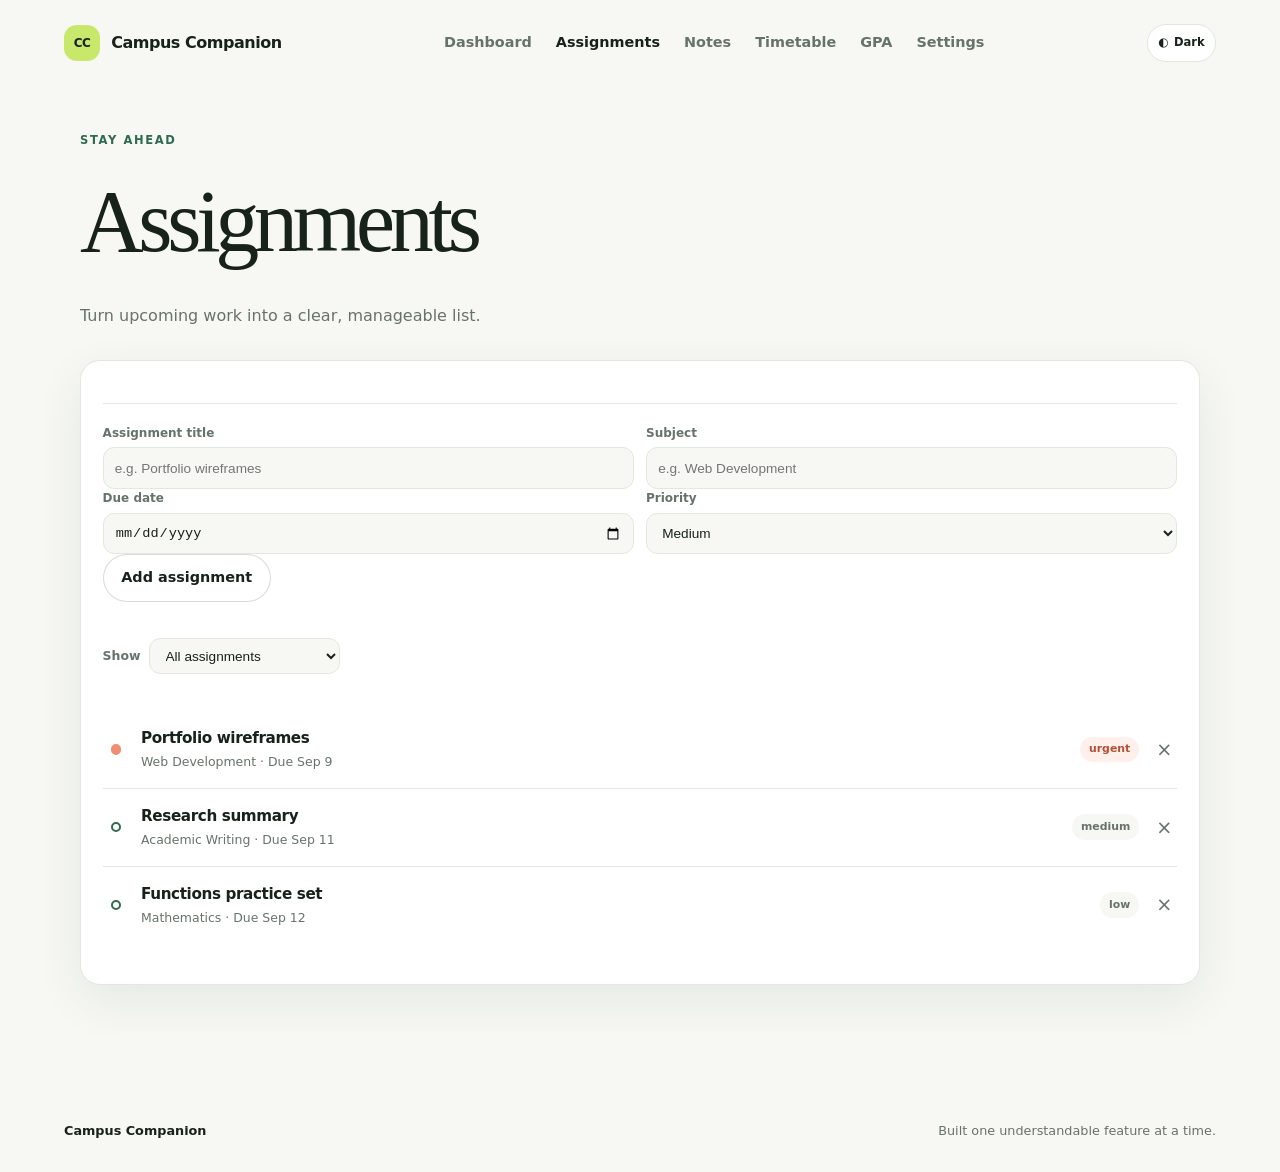
==== assignments.html @ cacfe04d "refactor: split dashboard into focused pages" ====
<!DOCTYPE html>
<html lang="en"><head>
  <meta charset="UTF-8">
  <meta name="viewport" content="width=device-width, initial-scale=1.0">
  <meta name="description" content="Track assignments and due dates.">
  <title>Assignments | Campus Companion</title>
  <link rel="stylesheet" href="styles.css">
</head>
<body data-page="assignments">
  <!-- Shared header: every page uses the same predictable navigation. -->
  <header class="site-header">
    <a class="brand" href="index.html" aria-label="Campus Companion home"><span class="brand-mark" aria-hidden="true">CC</span><span class="brand-name">Campus Companion</span></a>
    <nav class="site-nav" id="primary-navigation" aria-label="Primary navigation">
      <a data-page="dashboard" href="index.html">Dashboard</a><a data-page="assignments" href="assignments.html">Assignments</a><a data-page="notes" href="notes.html">Notes</a><a data-page="timetable" href="timetable.html">Timetable</a><a data-page="gpa" href="gpa.html">GPA</a><a data-page="settings" href="settings.html">Settings</a>
    </nav>
    <div class="header-actions"><button class="theme-toggle" id="theme-toggle" type="button" aria-pressed="false"><span aria-hidden="true">◐</span><span class="theme-toggle-label">Dark</span></button><button class="menu-button" type="button" aria-label="Open navigation menu" aria-expanded="false" aria-controls="primary-navigation"><span aria-hidden="true">☰</span></button></div>
  </header>
  <main class="page-main"><section class="page-intro" aria-labelledby="assignments-title"><p class="eyebrow">Stay ahead</p><h1 id="assignments-title">Assignments</h1><p>Turn upcoming work into a clear, manageable list.</p></section><section class="tool-panel panel"><form class="assignment-form" id="assignment-form"><div class="form-row"><label>Assignment title<input name="title" type="text" placeholder="e.g. Portfolio wireframes" required></label><label>Subject<input name="subject" type="text" placeholder="e.g. Web Development" required></label></div><div class="form-row"><label>Due date<input name="dueDate" type="date" required></label><label>Priority<select name="priority"><option value="low">Low</option><option value="medium" selected>Medium</option><option value="urgent">Urgent</option></select></label></div><button class="secondary-button" type="submit">Add assignment</button></form><div class="assignment-toolbar"><label for="assignment-filter">Show</label><select id="assignment-filter"><option value="all">All assignments</option><option value="open">Open assignments</option><option value="completed">Completed assignments</option></select></div><ul class="assignment-list" id="assignment-list" aria-label="Assignments"></ul><p class="feedback-message" id="assignment-feedback" role="status" aria-live="polite"></p></section></main>
  <footer class="site-footer"><p>Campus Companion</p><p>Built one understandable feature at a time.</p></footer>
  <script type="module" src="scripts/assignments.js"></script>
</body></html>
---- styles.css ----
/* Design tokens keep colors, type, spacing, and motion consistent across the app. */
:root {
  /* Color tokens keep the visual language easy to update later. */
  --color-ink: #17221b;
  --color-muted: #66736a;
  --color-paper: #f7f8f4;
  --color-surface: #ffffff;
  --color-line: #e1e8df;
  --color-sage: #dcebdd;
  --color-sage-deep: #2f6b4f;
  --color-lime: #c7e86b;
  --color-coral: #ef8f72;
  --color-coral-soft: #fff0eb;

  --font-body: Inter, ui-sans-serif, system-ui, -apple-system, BlinkMacSystemFont, "Segoe UI", sans-serif;
  --font-display: Georgia, "Times New Roman", serif;

  --radius-small: 0.75rem;
  --radius-medium: 1.25rem;
  --radius-large: 2rem;
  --shadow-soft: 0 1rem 3rem rgba(30, 54, 37, 0.08);
  --shadow-hover: 0 1.25rem 3rem rgba(30, 54, 37, 0.14);
  --ease-out: cubic-bezier(0.23, 1, 0.32, 1);
}

/* Dark mode swaps the same semantic tokens instead of duplicating every component rule. */
html[data-theme="dark"] {
  color-scheme: dark;
  --color-ink: #edf4ec;
  --color-muted: #a5b5a8;
  --color-paper: #17231b;
  --color-surface: #213027;
  --color-line: #34463a;
  --color-sage: #2b4a39;
  --color-sage-deep: #9bd0ae;
  --color-lime: #b8d957;
  --color-coral: #f3a38c;
  --color-coral-soft: #4c3029;
  --shadow-soft: 0 1rem 3rem rgba(0, 0, 0, 0.2);
  --shadow-hover: 0 1.25rem 3rem rgba(0, 0, 0, 0.3);
}

/* Users who prefer less motion get instant scrolling and no decorative transitions. */
html.reduce-motion {
  scroll-behavior: auto;
}

html.reduce-motion *,
html.reduce-motion *::before,
html.reduce-motion *::after {
  animation-duration: 0.01ms !important;
  animation-iteration-count: 1 !important;
  scroll-behavior: auto !important;
  transition-duration: 0.01ms !important;
}

/* This predictable box model makes width and spacing calculations easier to understand. */
*,
*::before,
*::after {
  box-sizing: border-box;
}

html {
  scroll-behavior: smooth;
}

/* The page starts with a light paper background and dark, readable text. */
body {
  margin: 0;
  color: var(--color-ink);
  background: var(--color-paper);
  font-family: var(--font-body);
  line-height: 1.5;
}

body,
button,
a {
  -webkit-font-smoothing: antialiased;
}

button,
a {
  font: inherit;
}

a {
  color: inherit;
}

button {
  cursor: pointer;
}

/* The shared width rule keeps every major page area aligned to one content column. */
.site-header,
main,
.site-footer {
  width: min(100% - 2rem, 72rem);
  margin-inline: auto;
}

.site-header {
  position: relative;
  display: flex;
  align-items: center;
  justify-content: space-between;
  gap: 1rem;
  padding-block: 1.25rem;
}

.brand {
  display: inline-flex;
  align-items: center;
  gap: 0.7rem;
  color: var(--color-ink);
  font-weight: 800;
  text-decoration: none;
  letter-spacing: -0.03em;
}

.brand-mark {
  display: grid;
  width: 2.25rem;
  height: 2.25rem;
  place-items: center;
  border-radius: 0.8rem;
  color: var(--color-ink);
  background: var(--color-lime);
  font-size: 0.75rem;
  letter-spacing: -0.04em;
}

/* Header actions keep the theme and mobile menu controls together. */
.header-actions {
  display: flex;
  align-items: center;
  gap: 0.45rem;
}

.theme-toggle {
  display: inline-flex;
  align-items: center;
  gap: 0.35rem;
  min-height: 2.35rem;
  padding: 0.45rem 0.65rem;
  border: 1px solid var(--color-line);
  border-radius: 999px;
  color: var(--color-ink);
  background: var(--color-surface);
  font-size: 0.72rem;
  font-weight: 800;
}

.theme-toggle:hover,
.theme-toggle:focus-visible {
  border-color: var(--color-sage-deep);
}

/* Navigation is hidden on small screens; the menu button is the mobile placeholder. */
.site-nav {
  display: none;
  align-items: center;
  gap: 1.5rem;
  color: var(--color-muted);
  font-size: 0.9rem;
  font-weight: 650;
}

/* The open mobile state is a compact menu panel anchored below the header. */
.site-nav.is-open {
  position: absolute;
  z-index: 5;
  top: 4.5rem;
  right: 0;
  left: 0;
  display: flex;
  flex-direction: column;
  align-items: stretch;
  gap: 0.25rem;
  padding: 0.6rem;
  border: 1px solid var(--color-line);
  border-radius: var(--radius-medium);
  background: var(--color-surface);
  box-shadow: var(--shadow-hover);
}

.site-nav.is-open a {
  padding: 0.75rem 0.85rem;
  border-radius: var(--radius-small);
}

.site-nav.is-open a:hover,
.site-nav.is-open a:focus-visible {
  background: var(--color-paper);
}

.site-nav a,
.text-link {
  text-decoration: none;
  transition: color 160ms var(--ease-out);
}

.site-nav a:hover,
.site-nav a:focus-visible,
.text-link:hover,
.text-link:focus-visible {
  color: var(--color-sage-deep);
}

.menu-button {
  display: grid;
  width: 2.6rem;
  height: 2.6rem;
  place-items: center;
  border: 1px solid var(--color-line);
  border-radius: 50%;
  color: var(--color-ink);
  background: var(--color-surface);
  font-size: 1.1rem;
  line-height: 1;
  transition: transform 160ms var(--ease-out), box-shadow 160ms var(--ease-out);
}

.menu-button:hover {
  box-shadow: var(--shadow-soft);
}

.menu-button:active,
.primary-button:active,
.secondary-button:active {
  transform: scale(0.97);
}

/* The hero is the visual entry point, so it gets extra space and a soft decorative ring. */
.hero {
  position: relative;
  isolation: isolate;
  overflow: hidden;
  margin-top: 1rem;
  padding: 3.5rem 1.5rem;
  border-radius: var(--radius-large);
  background: var(--color-sage);
}

.hero::after {
  position: absolute;
  z-index: -1;
  right: -4rem;
  bottom: -5rem;
  width: 15rem;
  height: 15rem;
  border: 2rem solid rgba(255, 255, 255, 0.3);
  border-radius: 50%;
  content: "";
}

/* Small uppercase labels create a consistent visual hierarchy above headings. */
.eyebrow {
  margin: 0 0 0.55rem;
  color: var(--color-sage-deep);
  font-size: 0.72rem;
  font-weight: 800;
  letter-spacing: 0.14em;
  line-height: 1.2;
  text-transform: uppercase;
}

.hero h1,
.section-heading h2,
.panel-heading h2,
.note-callout h2 {
  margin: 0;
  letter-spacing: -0.055em;
}

.hero h1 {
  max-width: 30rem;
  font-family: var(--font-display);
  font-size: clamp(2.5rem, 9vw, 5rem);
  font-weight: 500;
  line-height: 0.98;
}

.hero-text {
  max-width: 28rem;
  margin: 1.25rem 0 1.75rem;
  color: #516158;
  font-size: 1.05rem;
}

/* Both button styles share sizing and interaction behavior; their colors differ by purpose. */
.primary-button,
.secondary-button {
  display: inline-flex;
  align-items: center;
  justify-content: center;
  min-height: 2.9rem;
  padding: 0.75rem 1.1rem;
  border-radius: 999px;
  font-size: 0.9rem;
  font-weight: 800;
  text-decoration: none;
  transition: transform 160ms var(--ease-out), box-shadow 160ms var(--ease-out), background-color 160ms var(--ease-out);
}

.primary-button {
  color: #f8fff9;
  background: var(--color-sage-deep);
  box-shadow: 0 0.6rem 1.4rem rgba(47, 107, 79, 0.2);
}

.primary-button:hover,
.primary-button:focus-visible {
  background: #24553e;
  box-shadow: 0 0.8rem 1.8rem rgba(47, 107, 79, 0.28);
}

/* Sections use generous vertical rhythm so the dashboard does not feel crowded. */
.dashboard-section {
  margin-top: 3rem;
}

.section-heading,
.panel-heading {
  display: flex;
  align-items: end;
  justify-content: space-between;
  gap: 1rem;
}

.section-heading h2,
.panel-heading h2 {
  font-size: clamp(1.6rem, 4vw, 2.25rem);
  line-height: 1.05;
}

.date-label {
  display: none;
  color: var(--color-muted);
  font-size: 0.85rem;
}

/* The grid begins as one column and becomes three summary cards on wider screens. */
.overview-grid {
  display: grid;
  gap: 0.85rem;
  margin-top: 1.25rem;
}

/* Cards and panels share the same surface, border, radius, and shadow language. */
.summary-card,
.panel {
  border: 1px solid var(--color-line);
  border-radius: var(--radius-medium);
  background: var(--color-surface);
  box-shadow: var(--shadow-soft);
}

.summary-card {
  min-height: 10.5rem;
  padding: 1.35rem;
  transition: transform 180ms var(--ease-out), box-shadow 180ms var(--ease-out);
}

.summary-card:hover,
.panel:hover {
  box-shadow: var(--shadow-hover);
}

.summary-card:hover {
  transform: translateY(-0.2rem);
}

.summary-card--accent {
  border-color: transparent;
  color: #f8fff9;
  background: var(--color-sage-deep);
}

.card-label,
.card-note {
  margin: 0;
}

.card-label {
  color: var(--color-muted);
  font-size: 0.8rem;
  font-weight: 750;
}

.summary-card--accent .card-label,
.summary-card--accent .card-note {
  color: #d9f1df;
}

.card-value {
  margin: 0.7rem 0 0.35rem;
  font-size: 2.35rem;
  font-weight: 850;
  letter-spacing: -0.06em;
  line-height: 1;
}

.card-note {
  color: var(--color-muted);
  font-size: 0.85rem;
}

/* Detailed content stays stacked on mobile and becomes an asymmetric workspace later. */
.content-grid {
  display: grid;
  gap: 1rem;
}

.panel {
  padding: 1.35rem;
}

.panel-heading {
  align-items: start;
}

.text-link {
  flex-shrink: 0;
  color: var(--color-sage-deep);
  font-size: 0.85rem;
  font-weight: 800;
}

.assignment-count {
  color: var(--color-muted);
  font-size: 0.78rem;
  font-weight: 800;
}

/* Form controls collect the minimum fields needed to create a useful task. */
.assignment-form {
  margin-top: 1.25rem;
  padding-top: 1.25rem;
  border-top: 1px solid var(--color-line);
}

.form-row {
  display: grid;
  gap: 0.75rem;
}

.assignment-form label {
  display: grid;
  gap: 0.35rem;
  color: var(--color-muted);
  font-size: 0.75rem;
  font-weight: 800;
}

.assignment-form input,
.assignment-form select,
.assignment-toolbar select {
  width: 100%;
  min-height: 2.6rem;
  padding: 0.55rem 0.7rem;
  border: 1px solid var(--color-line);
  border-radius: 0.7rem;
  color: var(--color-ink);
  background: var(--color-paper);
  font-size: 0.85rem;
}

.assignment-submit {
  margin-top: 0.85rem;
}

.assignment-toolbar {
  display: flex;
  align-items: center;
  gap: 0.55rem;
  margin-top: 1.25rem;
  color: var(--color-muted);
  font-size: 0.78rem;
  font-weight: 800;
}

.assignment-toolbar select {
  width: auto;
  min-height: 2.25rem;
}

/* Lists are reset here because each item supplies its own spacing and divider. */
.assignment-list,
.timeline {
  padding: 0;
  list-style: none;
}

.assignment-list {
  margin: 1.3rem 0 0;
}

/* Three columns separate status, assignment information, and priority at a glance. */
.assignment-item {
  display: grid;
  grid-template-columns: auto 1fr auto auto;
  align-items: center;
  gap: 0.75rem;
  padding-block: 1rem;
  border-bottom: 1px solid var(--color-line);
}

.assignment-toggle,
.assignment-delete {
  display: grid;
  width: 1.65rem;
  height: 1.65rem;
  place-items: center;
  padding: 0;
  border: 0;
  border-radius: 50%;
  color: var(--color-sage-deep);
  background: transparent;
}

.assignment-toggle:hover,
.assignment-toggle:focus-visible,
.assignment-delete:hover,
.assignment-delete:focus-visible {
  background: var(--color-paper);
}

.assignment-delete {
  color: var(--color-muted);
  font-size: 1.2rem;
  line-height: 1;
}

.assignment-item--completed h3,
.assignment-item--completed p {
  color: var(--color-muted);
  text-decoration: line-through;
}

.empty-state {
  padding-block: 1.25rem;
  color: var(--color-muted);
  font-size: 0.85rem;
  text-align: center;
}

.assignment-item:last-child {
  padding-bottom: 0;
  border-bottom: 0;
}

.assignment-item h3,
.timeline-item h3 {
  margin: 0;
  font-size: 0.95rem;
  letter-spacing: -0.025em;
}

.assignment-item p,
.timeline-item p {
  margin: 0.2rem 0 0;
  color: var(--color-muted);
  font-size: 0.78rem;
}

.status-dot {
  width: 0.65rem;
  height: 0.65rem;
  border: 2px solid var(--color-sage-deep);
  border-radius: 50%;
}

.status-dot--urgent {
  border-color: var(--color-coral);
  background: var(--color-coral);
}

.priority-label {
  padding: 0.3rem 0.55rem;
  border-radius: 999px;
  color: var(--color-muted);
  background: var(--color-paper);
  font-size: 0.68rem;
  font-weight: 800;
}

.priority-label--urgent {
  color: #b75035;
  background: var(--color-coral-soft);
}

/* The account panel makes the cloud connection understandable before sign-in. */
.auth-panel {
  display: grid;
  gap: 1rem;
}

.auth-panel h2 {
  margin: 0;
  font-family: var(--font-display);
  font-size: 1.7rem;
  font-weight: 500;
}

.auth-panel p {
  color: var(--color-muted);
}

.auth-panel > div:first-child p:last-child {
  margin: 0.35rem 0 0;
  font-size: 0.85rem;
}

.auth-form {
  display: grid;
  gap: 0.45rem;
}

.auth-form label {
  color: var(--color-muted);
  font-size: 0.75rem;
  font-weight: 800;
}

.auth-form-row,
.auth-actions {
  display: flex;
  flex-wrap: wrap;
  align-items: center;
  gap: 0.7rem;
}

.auth-form-row input {
  flex: 1 1 14rem;
}

.auth-actions {
  justify-content: flex-start;
}

.text-button {
  border: 0;
  padding: 0.55rem 0;
  color: var(--color-sage-deep);
  background: transparent;
  font-weight: 800;
}

.text-button:hover,
.text-button:focus-visible {
  text-decoration: underline;
}

/* Preferences use the same panel language as the academic tools. */
.settings-panel {
  display: flex;
  flex-wrap: wrap;
  align-items: center;
  justify-content: space-between;
  gap: 1rem;
}

.settings-panel h2 {
  margin: 0;
  font-family: var(--font-display);
  font-size: 1.7rem;
  font-weight: 500;
}

.settings-panel p:last-child {
  margin: 0.35rem 0 0;
  color: var(--color-muted);
  font-size: 0.85rem;
}

.setting-control {
  display: inline-flex;
  align-items: center;
  gap: 0.55rem;
  color: var(--color-ink);
  font-size: 0.8rem;
  font-weight: 800;
}

.setting-control input {
  width: 1.1rem;
  height: 1.1rem;
  accent-color: var(--color-sage-deep);
}

/* The timetable uses a compact vertical rhythm to read like a daily schedule. */
.timeline {
  margin: 1.1rem 0 0;
}

.timeline-item {
  position: relative;
  display: grid;
  grid-template-columns: 3.3rem 1fr auto;
  gap: 0.8rem;
  padding: 0.9rem 0 0.9rem 0.1rem;
  border-bottom: 1px solid var(--color-line);
}

.timeline-item:last-child {
  padding-bottom: 0;
  border-bottom: 0;
}

.timeline-item time {
  color: var(--color-muted);
  font-size: 0.78rem;
  font-weight: 800;
}

.timeline-item--current time,
.timeline-item--current h3 {
  color: var(--color-sage-deep);
}

.timetable-form {
  display: grid;
  gap: 0.75rem;
  margin-top: 1rem;
  padding-top: 1rem;
  border-top: 1px solid var(--color-line);
}

.timetable-form input,
.timetable-form select {
  width: 100%;
  min-height: 2.5rem;
  padding: 0.5rem 0.65rem;
  border: 1px solid var(--color-line);
  border-radius: 0.7rem;
  color: var(--color-ink);
  background: var(--color-paper);
  font-size: 0.82rem;
}

.class-delete {
  padding: 0;
  border: 0;
  color: var(--color-muted);
  background: transparent;
  font-size: 1.15rem;
  line-height: 1;
}

.class-delete:hover,
.class-delete:focus-visible {
  color: var(--color-sage-deep);
}

/* A lime callout gives the next action a distinct visual finish to the page. */
/* Keep labels available to screen readers without adding visual clutter. */
.sr-only {
  position: absolute;
  width: 1px;
  height: 1px;
  padding: 0;
  margin: -1px;
  overflow: hidden;
  clip: rect(0, 0, 0, 0);
  white-space: nowrap;
  border: 0;
}

.note-callout {
  display: flex;
  flex-direction: column;
  align-items: start;
  gap: 1.25rem;
  padding: 1.5rem;
  border-radius: var(--radius-medium);
  color: var(--color-ink);
  background: var(--color-lime);
}

.note-callout h2 {
  max-width: 30rem;
  font-family: var(--font-display);
  font-size: clamp(1.8rem, 5vw, 2.7rem);
  font-weight: 500;
  line-height: 1;
}

.note-callout p:last-child {
  margin: 0.65rem 0 0;
  color: #556321;
  font-size: 0.9rem;
}

.secondary-button {
  border: 1px solid rgba(23, 34, 27, 0.16);
  color: var(--color-ink);
  background: rgba(255, 255, 255, 0.55);
}

.secondary-button:hover,
.secondary-button:focus-visible {
  background: var(--color-surface);
}

/* The GPA panel groups the form, result, and course list into one focused tool. */
.gpa-panel {
  display: grid;
  gap: 1rem;
}

.gpa-result {
  margin: 0;
  padding: 0.45rem 0.7rem;
  border-radius: 999px;
  color: var(--color-sage-deep);
  background: var(--color-lime);
  font-size: 0.8rem;
  font-weight: 900;
}

.gpa-form {
  display: grid;
  gap: 0.75rem;
}

.gpa-form label {
  display: grid;
  gap: 0.35rem;
  color: var(--color-muted);
  font-size: 0.75rem;
  font-weight: 800;
}

.gpa-form input,
.gpa-form select {
  width: 100%;
  min-height: 2.6rem;
  padding: 0.55rem 0.7rem;
  border: 1px solid var(--color-line);
  border-radius: 0.7rem;
  color: var(--color-ink);
  background: var(--color-paper);
  font-size: 0.85rem;
}

.course-list {
  display: grid;
  gap: 0.6rem;
  margin: 0;
  padding: 0;
  list-style: none;
}

.course-item {
  display: flex;
  align-items: center;
  justify-content: space-between;
  gap: 1rem;
  padding: 0.7rem 0;
  border-top: 1px solid var(--color-line);
}

.course-item div {
  display: grid;
  gap: 0.2rem;
}

.course-item span {
  color: var(--color-muted);
  font-size: 0.78rem;
}

.course-delete {
  padding: 0;
  border: 0;
  color: var(--color-sage-deep);
  background: transparent;
  font-size: 0.72rem;
  font-weight: 800;
}

/* The timer makes the focus action visually dominant and easy to start. */
.timer-panel {
  display: grid;
  gap: 1rem;
  text-align: center;
}

.timer-panel .panel-heading {
  text-align: left;
}

.timer-mode {
  margin: 0;
  color: var(--color-muted);
  font-size: 0.75rem;
  font-weight: 800;
}

.timer-display {
  margin: 0;
  color: var(--color-sage-deep);
  font-family: var(--font-display);
  font-size: clamp(3rem, 12vw, 5rem);
  line-height: 1;
  letter-spacing: -0.06em;
}

.timer-controls {
  display: flex;
  justify-content: center;
  gap: 0.65rem;
}

/* Notes are stored as small paper-like cards beneath the input. */
.note-form {
  display: grid;
  gap: 0.55rem;
  width: min(100%, 34rem);
}

.note-form textarea {
  width: 100%;
  resize: vertical;
  padding: 0.75rem;
  border: 1px solid rgba(32, 61, 43, 0.16);
  border-radius: 0.8rem;
  color: var(--color-ink);
  background: rgba(255, 255, 255, 0.65);
  font: inherit;
}

.note-form textarea:focus-visible,
.gpa-form input:focus-visible,
.gpa-form select:focus-visible,
.assignment-form input:focus-visible,
.assignment-form select:focus-visible,
.assignment-toolbar select:focus-visible {
  outline: 3px solid rgba(191, 216, 75, 0.55);
  outline-offset: 2px;
}

.note-form-footer,
.note-item-footer {
  display: flex;
  align-items: center;
  justify-content: space-between;
  gap: 1rem;
}

.character-limit,
.note-item-footer time {
  color: var(--color-muted);
  font-size: 0.72rem;
}

.note-list {
  display: grid;
  gap: 0.65rem;
  margin: 0;
  padding: 0;
  list-style: none;
}

.note-item {
  padding: 0.9rem 1rem;
  border: 1px solid rgba(32, 61, 43, 0.12);
  border-radius: 0.8rem;
  background: rgba(255, 255, 255, 0.5);
}

.note-item p {
  margin: 0 0 0.6rem;
  color: var(--color-ink);
  font-size: 0.9rem;
  line-height: 1.55;
}

.note-delete {
  padding: 0;
  border: 0;
  color: var(--color-sage-deep);
  background: transparent;
  font-size: 0.72rem;
  font-weight: 800;
}

/* Live feedback remains compact so it supports the action without shifting the layout. */
.feedback-message {
  min-height: 1.2rem;
  margin: 0;
  color: #556321;
  font-size: 0.78rem;
  font-weight: 700;
}

.site-footer {
  display: flex;
  flex-direction: column;
  gap: 0.3rem;
  padding-block: 3.5rem 2rem;
  color: var(--color-muted);
  font-size: 0.8rem;
}

.site-footer p {
  margin: 0;
}

.site-footer p:first-child {
  color: var(--color-ink);
  font-weight: 800;
}

:focus-visible {
  outline: 3px solid var(--color-coral);
  outline-offset: 4px;
}

/* At tablet width, navigation appears and the dashboard gains its multi-column layout. */
@media (min-width: 44rem) {
  .site-header,
  main,
  .site-footer {
    width: min(100% - 4rem, 72rem);
  }

  .site-header {
    padding-block: 1.5rem;
  }

  .site-nav {
    display: flex;
  }

  /* Reset the mobile dropdown positioning when the full desktop navigation is visible. */
  .site-nav.is-open {
    position: static;
    flex-direction: row;
    align-items: center;
    gap: 1.5rem;
    padding: 0;
    border: 0;
    border-radius: 0;
    background: transparent;
    box-shadow: none;
  }

  .site-nav.is-open a {
    padding: 0;
  }

  .menu-button {
    display: none;
  }

  .hero {
    margin-top: 1.5rem;
    padding: 5rem 4rem;
  }

  .date-label {
    display: inline-block;
  }

  .overview-grid {
    grid-template-columns: repeat(3, 1fr);
  }

  .form-row {
    grid-template-columns: repeat(2, 1fr);
  }

  .gpa-form {
    grid-template-columns: 1fr 0.7fr auto;
    align-items: end;
  }

  .timetable-form .form-row {
    grid-template-columns: repeat(2, 1fr);
  }

  .gpa-form .secondary-button {
    margin-top: 0;
  }

  .content-grid {
    grid-template-columns: 1.25fr 0.75fr;
    align-items: stretch;
  }

  .note-callout {
    flex-direction: row;
    align-items: center;
    justify-content: space-between;
    padding: 2rem 2.25rem;
  }

  .site-footer {
    flex-direction: row;
    align-items: center;
    justify-content: space-between;
  }
}

/* Respect users who ask their operating system to reduce non-essential motion. */
@media (prefers-reduced-motion: reduce) {
  html {
    scroll-behavior: auto;
  }

  *,
  *::before,
  *::after {
    transition-duration: 0.01ms !important;
  }
}


/* ------------------------------
   Multi-page architecture styles
   ------------------------------ */
.page-main { width: min(100% - 2rem, 70rem); margin: 0 auto; padding: 2rem 0 5rem; }
.page-hero { margin-bottom: 2rem; }
.page-intro { max-width: 42rem; margin: 1rem 0 2rem; }
.page-intro h1 { margin: 0.25rem 0 0.75rem; font-family: var(--font-display); font-size: clamp(2.8rem, 7vw, 5.5rem); font-weight: 500; letter-spacing: -0.06em; }
.page-intro p:last-child, .tool-panel > p { color: var(--color-muted); }
.page-grid { display: grid; gap: 1rem; margin-top: 1rem; }
.page-grid--two { grid-template-columns: 1.15fr 0.85fr; align-items: start; }
.tool-panel { display: grid; gap: 1rem; }
.tool-panel h2 { margin: 0; font-family: var(--font-display); font-size: 1.8rem; font-weight: 500; }
.tool-panel .secondary-button { justify-self: start; }
.gpa-heading { display: flex; justify-content: space-between; gap: 1rem; align-items: center; }
.course-item { display: grid; grid-template-columns: 1fr auto auto; gap: 1rem; align-items: center; padding: 0.9rem 0; border-bottom: 1px solid var(--color-line); }
.course-item strong { color: var(--color-sage-deep); }
.course-delete { border: 0; color: var(--color-muted); background: transparent; cursor: pointer; }
.timer-card { margin-top: 1rem; padding-top: 1.25rem; border-top: 1px solid var(--color-line); }
.timer-card h2 { margin-top: 0.25rem; }
.site-nav a[aria-current="page"] { color: var(--color-ink); font-weight: 800; }
.site-nav--open { display: grid !important; }
.reduce-motion *, .reduce-motion *::before, .reduce-motion *::after { animation-duration: 0.01ms !important; animation-iteration-count: 1 !important; scroll-behavior: auto !important; transition-duration: 0.01ms !important; }
@media (min-width: 44rem) { .page-grid { grid-template-columns: repeat(3, 1fr); } }
@media (max-width: 43.99rem) { .page-grid--two { grid-template-columns: 1fr; } .gpa-heading { align-items: start; flex-direction: column; } }
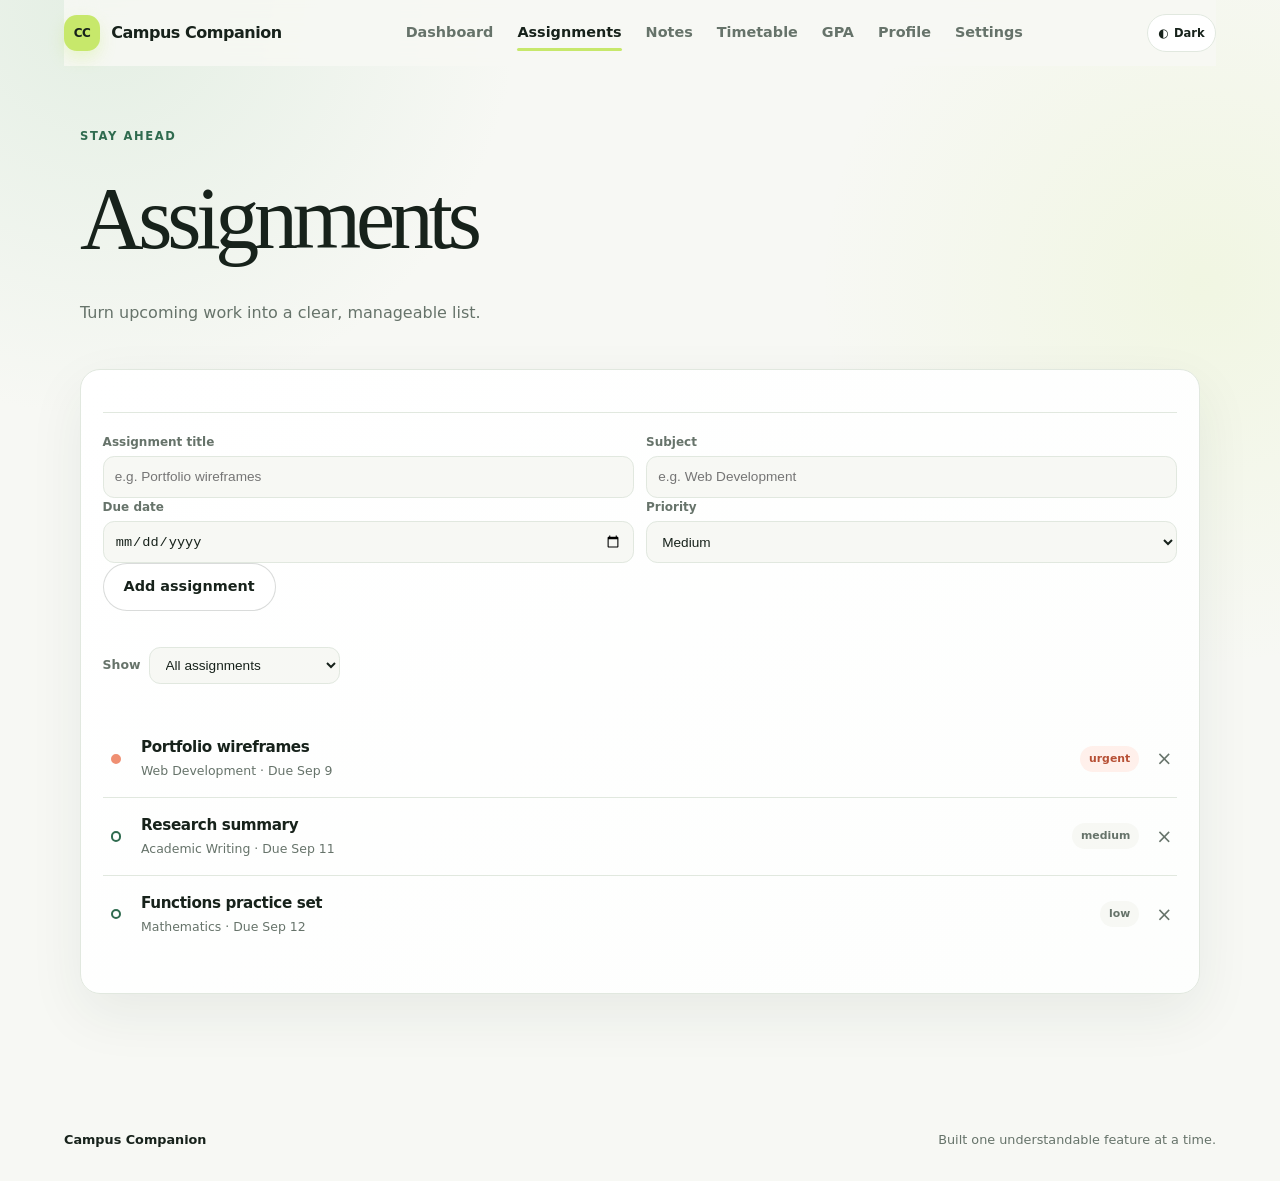
==== commit 2586c725: "feat: add profile page with avatar upload" ====
--- a/assignments.html
+++ b/assignments.html
@@ -11,7 +11,7 @@
   <header class="site-header">
     <a class="brand" href="index.html" aria-label="Campus Companion home"><span class="brand-mark" aria-hidden="true">CC</span><span class="brand-name">Campus Companion</span></a>
     <nav class="site-nav" id="primary-navigation" aria-label="Primary navigation">
-      <a data-page="dashboard" href="index.html">Dashboard</a><a data-page="assignments" href="assignments.html">Assignments</a><a data-page="notes" href="notes.html">Notes</a><a data-page="timetable" href="timetable.html">Timetable</a><a data-page="gpa" href="gpa.html">GPA</a><a data-page="settings" href="settings.html">Settings</a>
+      <a data-page="dashboard" href="index.html">Dashboard</a><a data-page="assignments" href="assignments.html">Assignments</a><a data-page="notes" href="notes.html">Notes</a><a data-page="timetable" href="timetable.html">Timetable</a><a data-page="gpa" href="gpa.html">GPA</a><a data-page="profile" href="profile.html">Profile</a><a data-page="settings" href="settings.html">Settings</a>
     </nav>
     <div class="header-actions"><button class="theme-toggle" id="theme-toggle" type="button" aria-pressed="false"><span aria-hidden="true">◐</span><span class="theme-toggle-label">Dark</span></button><button class="menu-button" type="button" aria-label="Open navigation menu" aria-expanded="false" aria-controls="primary-navigation"><span aria-hidden="true">☰</span></button></div>
   </header>
--- a/styles.css
+++ b/styles.css
@@ -607,6 +607,22 @@
 
 .auth-panel p {
   color: var(--color-muted);
+}
+
+/* This notice makes the intentional school-demo trade-off visible to testers. */
+.demo-notice {
+  margin: 0;
+  padding: 0.8rem 1rem;
+  border-left: 3px solid var(--color-sage-deep);
+  border-radius: 0.55rem;
+  color: var(--color-ink) !important;
+  background: var(--color-sage-soft);
+  font-size: 0.9rem;
+  line-height: 1.55;
+}
+
+.auth-form > input {
+  width: 100%;
 }
 
 .auth-panel > div:first-child p:last-child {
@@ -1144,3 +1160,453 @@
 .reduce-motion *, .reduce-motion *::before, .reduce-motion *::after { animation-duration: 0.01ms !important; animation-iteration-count: 1 !important; scroll-behavior: auto !important; transition-duration: 0.01ms !important; }
 @media (min-width: 44rem) { .page-grid { grid-template-columns: repeat(3, 1fr); } }
 @media (max-width: 43.99rem) { .page-grid--two { grid-template-columns: 1fr; } .gpa-heading { align-items: start; flex-direction: column; } }
+
+
+/* ------------------------------
+   Presentation polish layer
+   ------------------------------ */
+:root {
+  --color-sage-soft: #eef6ed;
+  --color-focus: #8bbf9b;
+  --shadow-panel: 0 1.25rem 3.5rem rgba(30, 54, 37, 0.07);
+}
+
+html[data-theme="dark"] {
+  --color-sage-soft: #263b2d;
+  --color-focus: #9bd0ae;
+  --shadow-panel: 0 1.25rem 3.5rem rgba(0, 0, 0, 0.22);
+}
+
+body {
+  min-height: 100vh;
+  background:
+    radial-gradient(circle at 8% 0%, rgba(220, 235, 221, 0.72), transparent 26rem),
+    radial-gradient(circle at 94% 24%, rgba(199, 232, 107, 0.13), transparent 24rem),
+    var(--color-paper);
+}
+
+html[data-theme="dark"] body {
+  background:
+    radial-gradient(circle at 8% 0%, rgba(58, 93, 67, 0.42), transparent 26rem),
+    radial-gradient(circle at 94% 24%, rgba(184, 217, 87, 0.08), transparent 24rem),
+    var(--color-paper);
+}
+
+.site-header {
+  position: sticky;
+  top: 0;
+  z-index: 10;
+  padding-block: 0.9rem;
+  background: color-mix(in srgb, var(--color-paper) 86%, transparent);
+  backdrop-filter: blur(1rem);
+}
+
+.brand-mark {
+  box-shadow: 0 0.45rem 1rem rgba(199, 232, 107, 0.28);
+  transition: transform 180ms var(--ease-out);
+}
+
+.brand:hover .brand-mark {
+  transform: rotate(-6deg) scale(1.05);
+}
+
+.site-nav a {
+  position: relative;
+  padding-block: 0.45rem;
+}
+
+.site-nav a[aria-current="page"]::after {
+  position: absolute;
+  right: 0;
+  bottom: 0;
+  left: 0;
+  height: 0.18rem;
+  border-radius: 999px;
+  background: var(--color-lime);
+  content: "";
+}
+
+.hero {
+  border: 1px solid rgba(255, 255, 255, 0.46);
+  box-shadow: var(--shadow-panel);
+}
+
+.hero::before {
+  position: absolute;
+  right: 12%;
+  top: 14%;
+  width: 0.65rem;
+  height: 0.65rem;
+  border-radius: 50%;
+  background: var(--color-lime);
+  box-shadow: 2.2rem 2.8rem 0 rgba(255, 255, 255, 0.48), -3rem 5rem 0 rgba(47, 107, 79, 0.18);
+  content: "";
+}
+
+.page-main {
+  padding-top: clamp(1.5rem, 4vw, 3rem);
+}
+
+.page-intro {
+  margin-bottom: clamp(1.5rem, 4vw, 2.75rem);
+}
+
+.page-intro h1 {
+  text-wrap: balance;
+}
+
+.summary-card,
+.panel {
+  box-shadow: var(--shadow-panel);
+  transition: transform 180ms var(--ease-out), box-shadow 180ms var(--ease-out), border-color 180ms var(--ease-out);
+}
+
+.summary-card:hover,
+.panel:hover {
+  border-color: color-mix(in srgb, var(--color-sage-deep) 22%, var(--color-line));
+  box-shadow: var(--shadow-hover);
+}
+
+.tool-panel,
+.auth-panel {
+  background: linear-gradient(145deg, var(--color-surface), color-mix(in srgb, var(--color-surface) 88%, var(--color-sage-soft)));
+}
+
+.primary-button,
+.secondary-button {
+  min-height: 3rem;
+  padding-inline: 1.25rem;
+}
+
+.primary-button:hover,
+.secondary-button:hover,
+.primary-button:focus-visible,
+.secondary-button:focus-visible {
+  transform: translateY(-0.1rem);
+}
+
+input,
+select,
+textarea {
+  transition: border-color 160ms ease, box-shadow 160ms ease, background-color 160ms ease;
+}
+
+input:hover,
+select:hover,
+textarea:hover {
+  border-color: color-mix(in srgb, var(--color-sage-deep) 42%, var(--color-line));
+}
+
+input:focus,
+select:focus,
+textarea:focus {
+  border-color: var(--color-focus);
+  background: var(--color-surface);
+  box-shadow: 0 0 0 0.25rem color-mix(in srgb, var(--color-focus) 18%, transparent);
+  outline: none;
+}
+
+.empty-state {
+  margin-top: 1rem;
+  padding: 1.4rem 1rem;
+  border: 1px dashed var(--color-line);
+  border-radius: var(--radius-small);
+  background: color-mix(in srgb, var(--color-paper) 72%, transparent);
+}
+
+.note-item,
+.course-item,
+.assignment-item,
+.timeline-item {
+  transition: background-color 160ms ease, transform 160ms var(--ease-out);
+}
+
+.note-item:hover,
+.course-item:hover,
+.assignment-item:hover,
+.timeline-item:hover {
+  background: color-mix(in srgb, var(--color-sage-soft) 58%, transparent);
+}
+
+.feedback-message {
+  padding-inline: 0.25rem;
+}
+
+@media (max-width: 43.99rem) {
+  .site-header {
+    width: min(100% - 1.5rem, 72rem);
+  }
+
+  .page-main {
+    width: min(100% - 1.5rem, 70rem);
+    padding-bottom: 3rem;
+  }
+
+  .page-intro h1 {
+    font-size: clamp(2.7rem, 15vw, 4.25rem);
+  }
+
+  .hero {
+    padding: 2.5rem 1.25rem;
+  }
+
+  .assignment-item {
+    grid-template-columns: auto 1fr auto;
+  }
+
+  .assignment-item .priority-label {
+    grid-column: 2;
+    justify-self: start;
+  }
+
+  .assignment-item .assignment-delete {
+    grid-column: 3;
+    grid-row: 1 / span 2;
+  }
+
+  .auth-form-row,
+  .auth-actions {
+    align-items: stretch;
+    flex-direction: column;
+  }
+
+  .auth-form-row > button,
+  .auth-actions > button {
+    width: 100%;
+  }
+}
+
+@media (prefers-reduced-motion: reduce) {
+  .brand-mark,
+  .summary-card,
+  .panel,
+  .primary-button,
+  .secondary-button,
+  input,
+  select,
+  textarea {
+    transition: none;
+  }
+}
+
+@supports not (background: color-mix(in srgb, white, black)) {
+  .tool-panel,
+  .auth-panel {
+    background: var(--color-surface);
+  }
+}
+
+@supports not (backdrop-filter: blur(1rem)) {
+  .site-header {
+    background: var(--color-paper);
+  }
+}
+
+@media (max-width: 43.99rem) {
+  .site-nav.is-open {
+    right: 0.75rem;
+    left: 0.75rem;
+  }
+}
+
+/* Keep the optional local-demo action visually secondary. */
+.local-demo-button {
+  justify-self: start;
+  padding-block: 0.35rem;
+  color: var(--color-muted);
+  font-size: 0.78rem;
+}
+
+.local-demo-button:hover,
+.local-demo-button:focus-visible {
+  color: var(--color-sage-deep);
+}
+
+/* Make the sound preference read as a deliberate control beside the timer. */
+.timer-sound-control {
+  justify-content: center;
+  padding-top: 0.25rem;
+  color: var(--color-muted);
+  font-size: 0.78rem;
+}
+
+.timer-sound-control input {
+  accent-color: var(--color-sage-deep);
+}
+
+/* Custom timer duration controls keep focus and break settings visible beside the timer. */
+.timer-mode {
+  margin: 0.25rem 0 0;
+  color: var(--color-sage-deep);
+  font-size: 0.78rem;
+  font-weight: 800;
+  letter-spacing: 0.08em;
+  text-transform: uppercase;
+}
+
+.timer-settings {
+  display: grid;
+  grid-template-columns: repeat(2, minmax(0, 1fr));
+  gap: 0.65rem;
+  align-items: end;
+  margin-top: 1rem;
+  padding: 0.85rem;
+  border: 1px solid var(--color-line);
+  border-radius: var(--radius-small);
+  background: var(--color-paper);
+}
+
+.timer-settings label {
+  display: grid;
+  gap: 0.3rem;
+  color: var(--color-muted);
+  font-size: 0.72rem;
+  font-weight: 800;
+}
+
+.timer-settings input {
+  width: 100%;
+  min-height: 2.35rem;
+  padding: 0.45rem 0.55rem;
+  border: 1px solid var(--color-line);
+  border-radius: 0.65rem;
+  color: var(--color-ink);
+  background: var(--color-surface);
+  font: inherit;
+}
+
+.timer-settings input:focus-visible {
+  outline: 2px solid var(--color-focus);
+  outline-offset: 2px;
+}
+
+.timer-settings label span {
+  color: var(--color-muted);
+  font-size: 0.68rem;
+  font-weight: 600;
+}
+
+.timer-settings .secondary-button {
+  grid-column: 1 / -1;
+  min-height: 2.35rem;
+  padding-block: 0.5rem;
+}
+
+@media (max-width: 43.99rem) {
+  .timer-settings {
+    grid-template-columns: 1fr 1fr;
+  }
+}
+
+/* Profile tools use the same calm panel language while keeping the avatar prominent. */
+.profile-layout {
+  display: grid;
+  gap: 1rem;
+  margin-top: 1rem;
+}
+
+.profile-card {
+  align-content: start;
+}
+
+.profile-preview {
+  display: flex;
+  align-items: center;
+  gap: 1rem;
+  margin-top: 1rem;
+  padding: 1rem;
+  border: 1px solid var(--color-line);
+  border-radius: var(--radius-medium);
+  background: var(--color-paper);
+}
+
+.profile-preview h3 {
+  margin: 0;
+  font-size: 1.05rem;
+  letter-spacing: -0.025em;
+}
+
+.profile-preview p {
+  margin: 0.3rem 0 0;
+  color: var(--color-muted);
+  font-size: 0.82rem;
+}
+
+.profile-avatar {
+  display: grid;
+  flex: 0 0 auto;
+  width: 5.5rem;
+  height: 5.5rem;
+  place-items: center;
+  border: 0.35rem solid var(--color-surface);
+  border-radius: 50%;
+  color: var(--color-ink);
+  background-color: var(--color-lime);
+  background-position: center;
+  background-repeat: no-repeat;
+  background-size: cover;
+  box-shadow: 0 0.6rem 1.4rem rgba(30, 54, 37, 0.12);
+  font-size: 1.45rem;
+  font-weight: 850;
+  letter-spacing: -0.06em;
+}
+
+.profile-avatar--image {
+  color: transparent;
+}
+
+.profile-form {
+  display: grid;
+  gap: 0.55rem;
+  margin-top: 1rem;
+}
+
+.profile-form > label {
+  color: var(--color-muted);
+  font-size: 0.75rem;
+  font-weight: 800;
+}
+
+.profile-form input[type="text"],
+.profile-form input[type="file"],
+.profile-form textarea {
+  width: 100%;
+  min-height: 2.6rem;
+  padding: 0.6rem 0.7rem;
+  border: 1px solid var(--color-line);
+  border-radius: 0.7rem;
+  color: var(--color-ink);
+  background: var(--color-paper);
+  font: inherit;
+}
+
+.profile-form textarea {
+  min-height: 7rem;
+  resize: vertical;
+}
+
+.profile-form input:focus-visible,
+.profile-form textarea:focus-visible {
+  outline: 2px solid var(--color-focus);
+  outline-offset: 2px;
+}
+
+.form-help {
+  margin: 0;
+  color: var(--color-muted);
+  font-size: 0.75rem;
+}
+
+.profile-actions {
+  display: flex;
+  flex-wrap: wrap;
+  gap: 0.7rem;
+  margin-top: 0.55rem;
+}
+
+@media (min-width: 44rem) {
+  .profile-layout {
+    grid-template-columns: 0.85fr 1.15fr;
+    align-items: start;
+  }
+}
